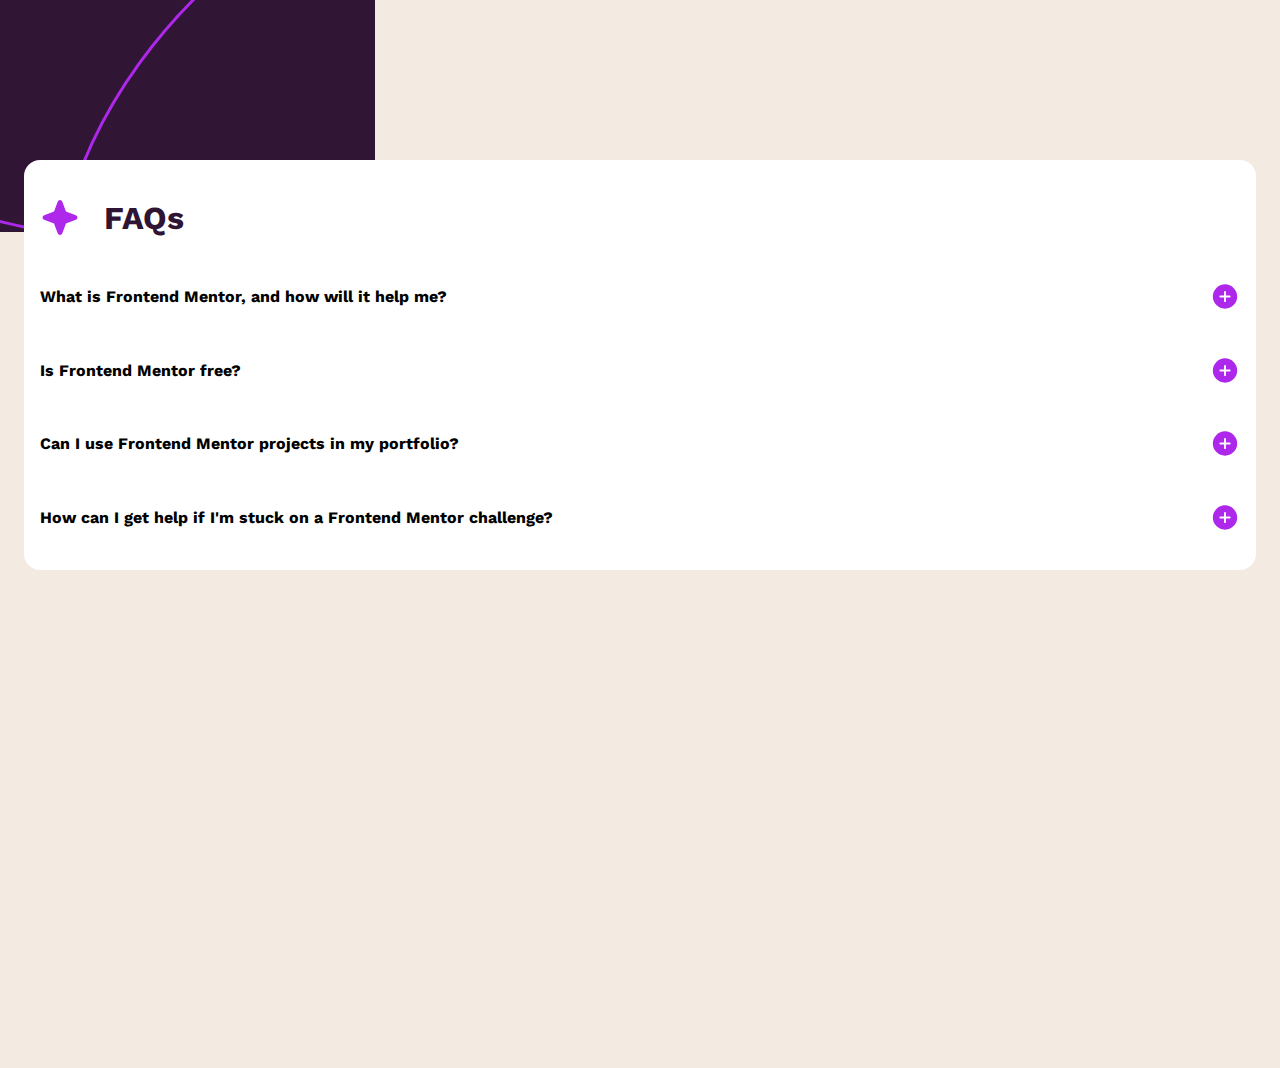
==== faq/index.html @ aa860111 "Enabled toggling between different answers" ====
<!DOCTYPE html>
<html lang="en">
  <head>
    <meta charset="UTF-8" />
    <meta name="viewport" content="width=device-width, initial-scale=1.0" />
    <!-- displays site properly based on user's device -->

    <link
      rel="icon"
      type="image/png"
      sizes="32x32"
      href="./assets/images/favicon-32x32.png"
    />
    <link rel="stylesheet" href="index.css">

    <title>FAQ accordion</title>
    <script src="script.js" defer></script>
  </head>
  <body>
    <div class="container">
      <div class="card">
        <h1><img src="./assets/images/icon-star.svg" alt="">FAQs</h1>

        <h4 class="question">
          What is Frontend Mentor, and how will it help me?
          <img src="./assets/images/icon-plus.svg" alt="collapse" />
        </h4>

        <p class="answer hidden">
          Frontend Mentor offers realistic coding challenges to help developers
          improve their frontend coding skills with projects in HTML, CSS, and
          JavaScript. It's suitable for all levels and ideal for portfolio
          building.
        </p>

        <h4>
          Is Frontend Mentor free?<img
            src="./assets/images/icon-plus.svg"
            alt="expand"
          />
        </h4>

        <p class="answer hidden">
          Yes, Frontend Mentor offers both free and premium coding challenges,
          with the free option providing access to a range of projects suitable
          for all skill levels.
        </p>
        <h4>
          Can I use Frontend Mentor projects in my portfolio?<img
            src="./assets/images/icon-plus.svg"
            alt="expand"
          />
        </h4>

        <p class="answer hidden">
          Yes, you can use projects completed on Frontend Mentor in your
          portfolio. It's an excellent way to showcase your skills to potential
          employers!
        </p>

        <h4>
          How can I get help if I'm stuck on a Frontend Mentor challenge?<img
            src="./assets/images/icon-plus.svg"
            alt="expand"
          />
        </h4>

        <p class="answer hidden">
          The best place to get help is inside Frontend Mentor's Discord
          community. There's a help channel where you can ask questions and seek
          support from other community members.
        </p>
      </div>
    </div>
  </body>
</html>
---- faq/index.css ----
@import url("https://fonts.googleapis.com/css2?family=Work+Sans:ital,wght@0,100..900;1,100..900&display=swap");

:root {
  --background_color: hsl(0, 0%, 100%);
  --heading_color: hsl(292, 42%, 14%);
  --text_color: hsl(292, 16%, 49%);
}

body {
  background-image: url(./assets/images/background-pattern-mobile.svg);
  background-repeat: no-repeat;
  height: 100vh;
  background-color: hsl(33, 43%, 92%);
  font-family: "Work Sans", serif;
  font-optical-sizing: auto;
  font-weight: 400;
  font-style: normal;
}

h1 {
  display: flex;
  gap: 1.5rem;
  align-items: center;
  align-content: center;
  color: var(--heading_color);
}

h4 {
    display: flex;
    justify-content: space-between;
    align-items: center;
}

p {
    color: var(--text_color);
}

.container {
  margin: 1rem;
  background-color: var(--background_color);
margin-top: 10rem;
  padding: 1rem;
  border-radius: 1rem;
}

.card {
  display: flex;
  flex-direction: column;
}

.answer {
  display: block;
  margin-top: 10px;
  transition: max-height 0.3s ease-out;
}

.hidden {
  display: none;
}
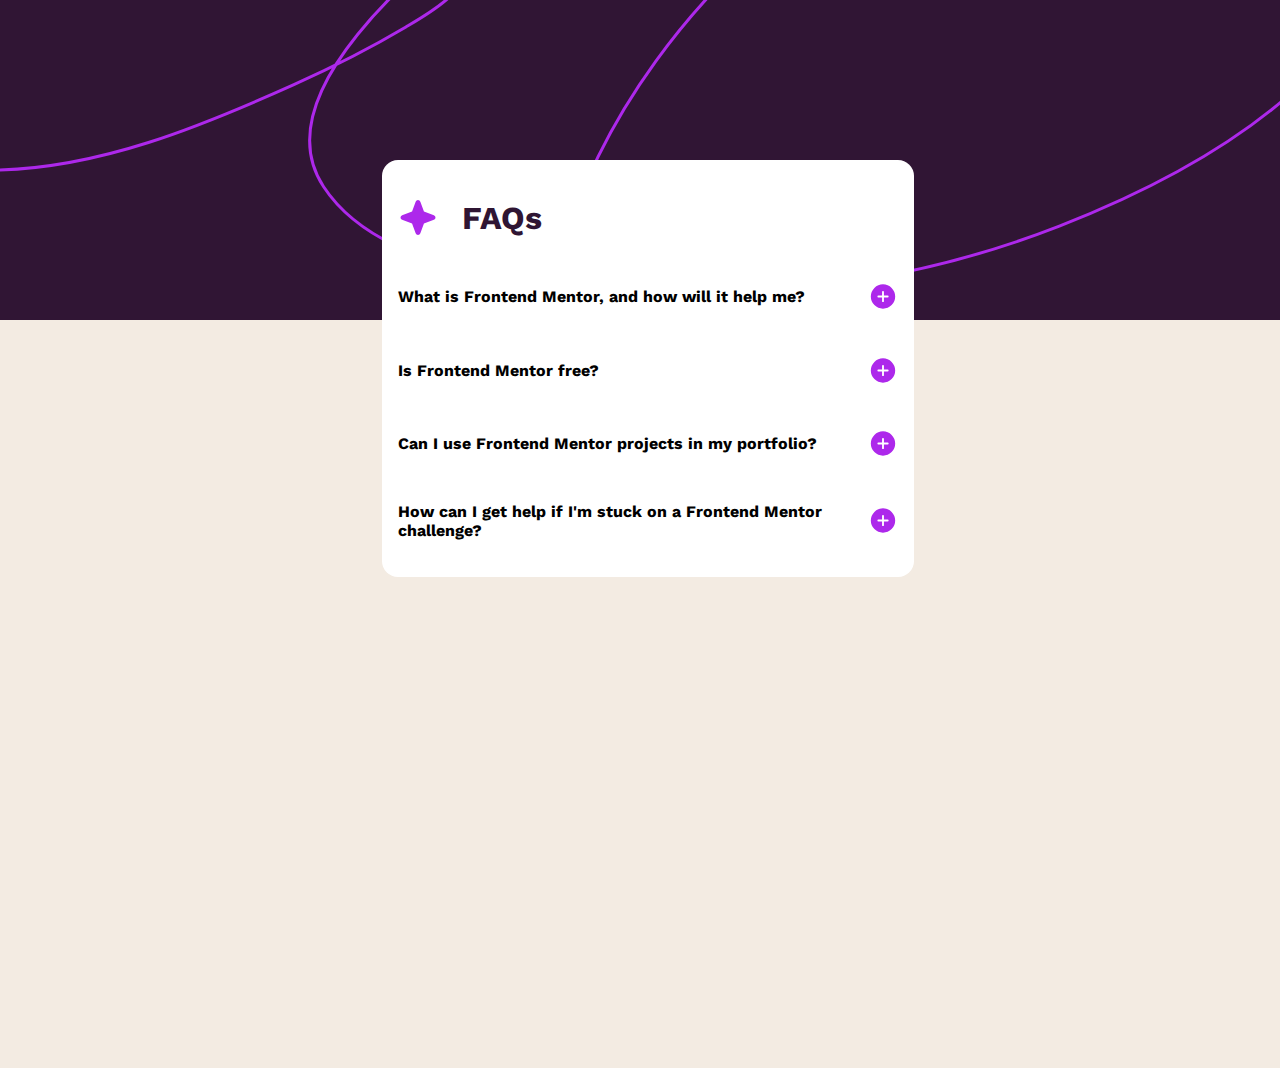
==== commit 3816b7a6: "feat: improved responsiveness (desktop)" ====
--- a/faq/index.html
+++ b/faq/index.html
@@ -11,65 +11,74 @@
       sizes="32x32"
       href="./assets/images/favicon-32x32.png"
     />
-    <link rel="stylesheet" href="index.css">
+    <link rel="stylesheet" href="index.css" />
 
     <title>FAQ accordion</title>
     <script src="script.js" defer></script>
   </head>
   <body>
     <div class="container">
+      <h1><img src="./assets/images/icon-star.svg" alt="" />FAQs</h1>
       <div class="card">
-        <h1><img src="./assets/images/icon-star.svg" alt="">FAQs</h1>
+        
 
-        <h4 class="question">
-          What is Frontend Mentor, and how will it help me?
-          <img src="./assets/images/icon-plus.svg" alt="collapse" />
-        </h4>
+        <div>
+          <h4 class="question">
+            What is Frontend Mentor, and how will it help me?
+            <img src="./assets/images/icon-plus.svg" alt="collapse" />
+          </h4>
 
-        <p class="answer hidden">
-          Frontend Mentor offers realistic coding challenges to help developers
-          improve their frontend coding skills with projects in HTML, CSS, and
-          JavaScript. It's suitable for all levels and ideal for portfolio
-          building.
-        </p>
+          <p class="answer hidden">
+            Frontend Mentor offers realistic coding challenges to help
+            developers improve their frontend coding skills with projects in
+            HTML, CSS, and JavaScript. It's suitable for all levels and ideal
+            for portfolio building.
+          </p>
+        </div>
 
-        <h4>
-          Is Frontend Mentor free?<img
-            src="./assets/images/icon-plus.svg"
-            alt="expand"
-          />
-        </h4>
+        <div>
+          <h4>
+            Is Frontend Mentor free?<img
+              src="./assets/images/icon-plus.svg"
+              alt="expand"
+            />
+          </h4>
 
-        <p class="answer hidden">
-          Yes, Frontend Mentor offers both free and premium coding challenges,
-          with the free option providing access to a range of projects suitable
-          for all skill levels.
-        </p>
-        <h4>
-          Can I use Frontend Mentor projects in my portfolio?<img
-            src="./assets/images/icon-plus.svg"
-            alt="expand"
-          />
-        </h4>
+          <p class="answer hidden">
+            Yes, Frontend Mentor offers both free and premium coding challenges,
+            with the free option providing access to a range of projects
+            suitable for all skill levels.
+          </p>
+        </div>
+        <div>
+          <h4>
+            Can I use Frontend Mentor projects in my portfolio?<img
+              src="./assets/images/icon-plus.svg"
+              alt="expand"
+            />
+          </h4>
 
-        <p class="answer hidden">
-          Yes, you can use projects completed on Frontend Mentor in your
-          portfolio. It's an excellent way to showcase your skills to potential
-          employers!
-        </p>
+          <p class="answer hidden">
+            Yes, you can use projects completed on Frontend Mentor in your
+            portfolio. It's an excellent way to showcase your skills to
+            potential employers!
+          </p>
+        </div>
 
-        <h4>
-          How can I get help if I'm stuck on a Frontend Mentor challenge?<img
-            src="./assets/images/icon-plus.svg"
-            alt="expand"
-          />
-        </h4>
+        <div>
+          <h4>
+            How can I get help if I'm stuck on a Frontend Mentor challenge?<img
+              src="./assets/images/icon-plus.svg"
+              alt="expand"
+            />
+          </h4>
 
-        <p class="answer hidden">
-          The best place to get help is inside Frontend Mentor's Discord
-          community. There's a help channel where you can ask questions and seek
-          support from other community members.
-        </p>
+          <p class="answer hidden">
+            The best place to get help is inside Frontend Mentor's Discord
+            community. There's a help channel where you can ask questions and
+            seek support from other community members.
+          </p>
+        </div>
       </div>
     </div>
   </body>
--- a/faq/index.css
+++ b/faq/index.css
@@ -8,8 +8,9 @@
 
 body {
   background-image: url(./assets/images/background-pattern-mobile.svg);
-  background-repeat: no-repeat;
+  background-repeat: repeat-x;
   height: 100vh;
+  width: 100vw;
   background-color: hsl(33, 43%, 92%);
   font-family: "Work Sans", serif;
   font-optical-sizing: auto;
@@ -26,21 +27,22 @@
 }
 
 h4 {
-    display: flex;
-    justify-content: space-between;
-    align-items: center;
+  display: flex;
+  justify-content: space-between;
+  align-items: center;
 }
 
 p {
-    color: var(--text_color);
+  color: var(--text_color);
 }
 
 .container {
   margin: 1rem;
   background-color: var(--background_color);
-margin-top: 10rem;
+  margin-top: 10rem;
   padding: 1rem;
   border-radius: 1rem;
+  justify-self: center;
 }
 
 .card {
@@ -57,3 +59,13 @@
 .hidden {
   display: none;
 }
+
+@media (min-width: 576px) {
+  body {
+    background-image: url(./assets/images/background-pattern-desktop.svg);
+  }
+
+  .container {
+    max-width: 500px;
+  }
+}
